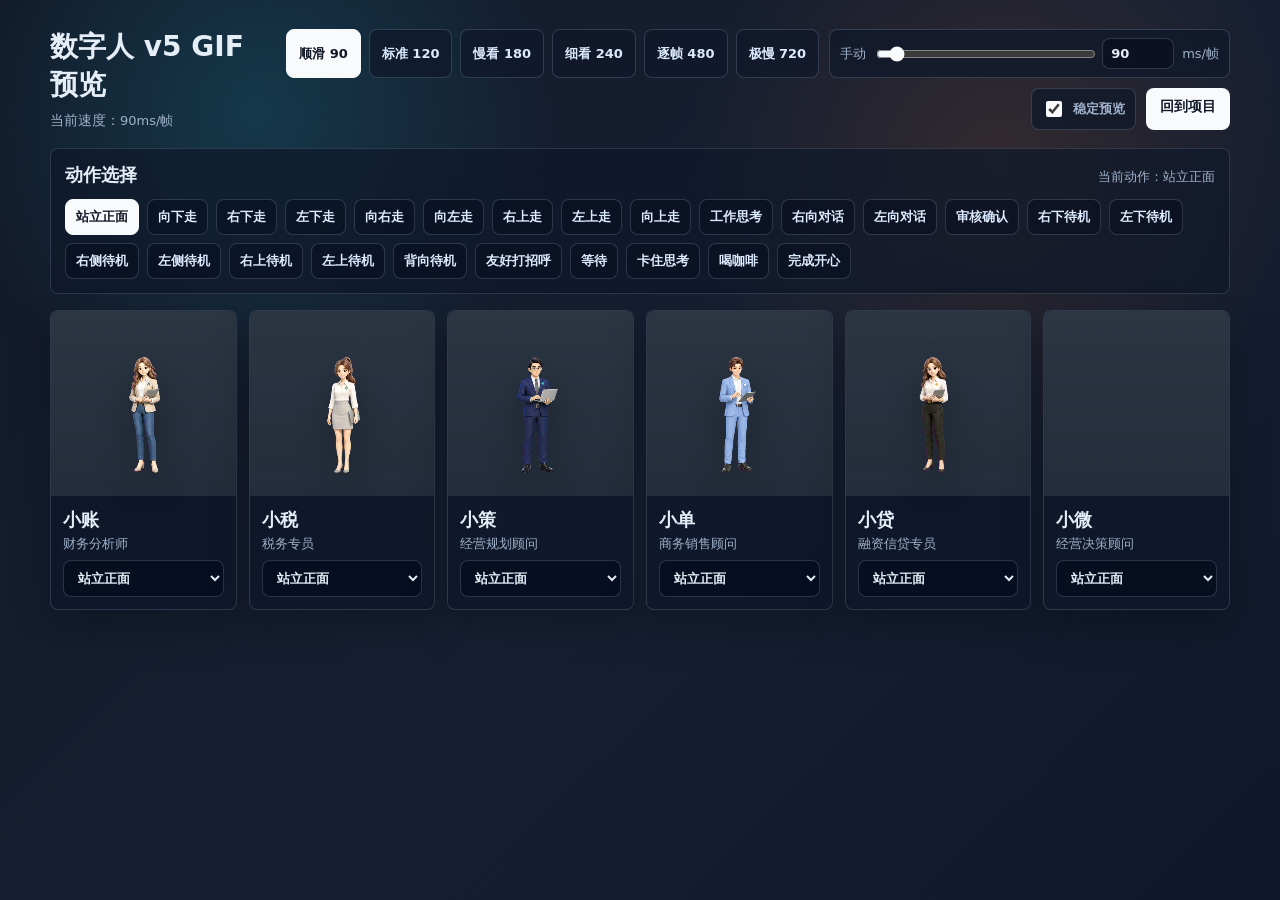
==== gif-preview.html @ baa6e053 "publish latest 5180 preview" ====
<!doctype html>
<html lang="zh-CN">
  <head>
    <meta charset="UTF-8" />
    <meta name="viewport" content="width=device-width, initial-scale=1.0" />
    <title>数字人 v5 GIF 预览</title>
    <style>
      * {
        box-sizing: border-box;
      }

      body {
        margin: 0;
        min-height: 100vh;
        color: #e5edf7;
        font-family:
          Inter,
          "PingFang SC",
          "Microsoft YaHei",
          system-ui,
          sans-serif;
        background:
          radial-gradient(circle at 20% 12%, rgba(34, 211, 238, 0.16), transparent 24%),
          radial-gradient(circle at 78% 18%, rgba(249, 115, 22, 0.12), transparent 25%),
          linear-gradient(135deg, #111827, #172033 52%, #0f172a);
      }

      main {
        width: min(1180px, calc(100vw - 40px));
        margin: 0 auto;
        padding: 28px 0;
      }

      header {
        display: flex;
        align-items: end;
        justify-content: space-between;
        gap: 18px;
        margin-bottom: 18px;
      }

      h1,
      p {
        margin: 0;
      }

      h1 {
        font-size: 28px;
        letter-spacing: 0;
      }

      header p {
        margin-top: 8px;
        color: #9fb1c9;
        font-size: 14px;
      }

      a {
        flex: 0 0 auto;
        color: #111827;
        text-decoration: none;
        font-size: 14px;
        font-weight: 800;
        padding: 10px 14px;
        border-radius: 8px;
        background: #f8fafc;
      }

      .actions {
        display: flex;
        flex-wrap: wrap;
        justify-content: flex-end;
        gap: 10px;
      }

      .speed-controls {
        display: flex;
        flex-wrap: wrap;
        justify-content: flex-end;
        gap: 8px;
      }

      .speed-button {
        color: #dbeafe;
        font: inherit;
        font-size: 13px;
        font-weight: 800;
        padding: 10px 12px;
        border: 1px solid rgba(148, 163, 184, 0.26);
        border-radius: 8px;
        background: rgba(15, 23, 42, 0.7);
        cursor: pointer;
      }

      .speed-button.is-active {
        color: #111827;
        border-color: #f8fafc;
        background: #f8fafc;
      }

      .motion-panel {
        display: grid;
        gap: 12px;
        margin-bottom: 16px;
        padding: 14px;
        border: 1px solid rgba(148, 163, 184, 0.22);
        border-radius: 8px;
        background: rgba(15, 23, 42, 0.66);
      }

      .motion-heading {
        display: flex;
        align-items: baseline;
        justify-content: space-between;
        gap: 12px;
      }

      .motion-buttons {
        display: flex;
        flex-wrap: wrap;
        gap: 8px;
      }

      .motion-button {
        color: #dbeafe;
        font: inherit;
        font-size: 13px;
        font-weight: 800;
        padding: 8px 10px;
        border: 1px solid rgba(148, 163, 184, 0.26);
        border-radius: 8px;
        background: rgba(2, 6, 23, 0.36);
        cursor: pointer;
      }

      .motion-button.is-active {
        color: #111827;
        border-color: #f8fafc;
        background: #f8fafc;
      }

      .grid {
        display: grid;
        grid-template-columns: repeat(auto-fit, minmax(180px, 1fr));
        gap: 12px;
      }

      .card {
        overflow: hidden;
        border: 1px solid rgba(148, 163, 184, 0.24);
        border-radius: 8px;
        background: rgba(15, 23, 42, 0.72);
        box-shadow: 0 18px 42px rgba(0, 0, 0, 0.24);
      }

      .stage {
        display: grid;
        place-items: center;
        aspect-ratio: 1;
        padding: 10px;
        background:
          linear-gradient(180deg, rgba(255, 255, 255, 0.06), rgba(255, 255, 255, 0.02)),
          #1f2937;
      }

      canvas {
        width: 100%;
        height: 100%;
        filter: drop-shadow(0 14px 16px rgba(0, 0, 0, 0.28));
      }

      .custom-speed {
        display: grid;
        grid-template-columns: auto minmax(150px, 220px) 72px auto;
        align-items: center;
        gap: 8px;
        padding: 8px 10px;
        border: 1px solid rgba(148, 163, 184, 0.26);
        border-radius: 8px;
        background: rgba(15, 23, 42, 0.7);
      }

      .custom-speed input[type="range"] {
        width: 100%;
        accent-color: #f8fafc;
      }

      .custom-speed input[type="number"] {
        width: 72px;
        color: #e5edf7;
        font: inherit;
        font-size: 13px;
        font-weight: 800;
        padding: 7px 8px;
        border: 1px solid rgba(148, 163, 184, 0.28);
        border-radius: 8px;
        background: rgba(2, 6, 23, 0.42);
      }

      .smooth-toggle {
        display: inline-flex;
        align-items: center;
        gap: 8px;
        color: #dbeafe;
        font-size: 13px;
        font-weight: 800;
        padding: 9px 10px;
        border: 1px solid rgba(148, 163, 184, 0.26);
        border-radius: 8px;
        background: rgba(15, 23, 42, 0.7);
      }

      .smooth-toggle input {
        width: 16px;
        height: 16px;
        accent-color: #f8fafc;
      }

      .meta {
        display: grid;
        gap: 8px;
        padding: 12px;
      }

      strong {
        font-size: 18px;
      }

      span {
        color: #9fb1c9;
        font-size: 13px;
        line-height: 1.35;
      }

      .card-title {
        display: grid;
        gap: 3px;
      }

      .action-select {
        width: 100%;
        min-width: 0;
        color: #e5edf7;
        font: inherit;
        font-size: 13px;
        font-weight: 800;
        padding: 9px 10px;
        border: 1px solid rgba(148, 163, 184, 0.26);
        border-radius: 8px;
        background: rgba(2, 6, 23, 0.48);
      }

      @media (max-width: 980px) {
        .grid {
          grid-template-columns: repeat(2, minmax(0, 1fr));
        }
      }

      @media (max-width: 560px) {
        main {
          width: min(100vw - 24px, 420px);
          padding: 18px 0;
        }

        header {
          display: grid;
          align-items: start;
        }

        .grid {
          grid-template-columns: 1fr;
        }
      }
    </style>
  </head>
  <body>
    <main>
      <header>
        <div>
          <h1>数字人 v5 GIF 预览</h1>
          <p>当前速度：<span id="current-speed">90ms/帧</span></p>
        </div>
        <div class="actions">
          <div class="speed-controls" aria-label="速度选择">
            <button class="speed-button is-active" type="button" data-duration="90">顺滑 90</button>
            <button class="speed-button" type="button" data-duration="120">标准 120</button>
            <button class="speed-button" type="button" data-duration="180">慢看 180</button>
            <button class="speed-button" type="button" data-duration="240">细看 240</button>
            <button class="speed-button" type="button" data-duration="480">逐帧 480</button>
            <button class="speed-button" type="button" data-duration="720">极慢 720</button>
          </div>
          <label class="custom-speed">
            <span>手动</span>
            <input id="speed-range" type="range" min="30" max="1000" step="10" value="90" />
            <input id="speed-number" type="number" min="30" max="1000" step="10" value="90" />
            <span>ms/帧</span>
          </label>
          <label class="smooth-toggle">
            <input id="smooth-toggle" type="checkbox" checked />
            <span>稳定预览</span>
          </label>
          <a href="/">回到项目</a>
        </div>
      </header>
      <section class="motion-panel" aria-label="动作选择">
        <div class="motion-heading">
          <strong>动作选择</strong>
          <span>当前动作：<span id="current-action">站立正面</span></span>
        </div>
        <div id="action-buttons" class="motion-buttons"></div>
      </section>
      <section class="grid" aria-label="数字人 GIF 预览">
        <article class="card">
          <div class="stage">
            <canvas data-agent="agent-orchestrator" width="384" height="384" aria-label="小账动作预览"></canvas>
          </div>
          <div class="meta">
            <div class="card-title">
              <strong>小账</strong>
              <span>财务分析师</span>
            </div>
            <select class="action-select" data-agent-control="agent-orchestrator" aria-label="小账动作选择"></select>
          </div>
        </article>
        <article class="card">
          <div class="stage">
            <canvas data-agent="agent-researcher" width="384" height="384" aria-label="小税动作预览"></canvas>
          </div>
          <div class="meta">
            <div class="card-title">
              <strong>小税</strong>
              <span>税务专员</span>
            </div>
            <select class="action-select" data-agent-control="agent-researcher" aria-label="小税动作选择"></select>
          </div>
        </article>
        <article class="card">
          <div class="stage">
            <canvas data-agent="agent-tool" width="384" height="384" aria-label="小策动作预览"></canvas>
          </div>
          <div class="meta">
            <div class="card-title">
              <strong>小策</strong>
              <span>经营规划顾问</span>
            </div>
            <select class="action-select" data-agent-control="agent-tool" aria-label="小策动作选择"></select>
          </div>
        </article>
        <article class="card">
          <div class="stage">
            <canvas data-agent="agent-writer" width="384" height="384" aria-label="小单动作预览"></canvas>
          </div>
          <div class="meta">
            <div class="card-title">
              <strong>小单</strong>
              <span>商务销售顾问</span>
            </div>
            <select class="action-select" data-agent-control="agent-writer" aria-label="小单动作选择"></select>
          </div>
        </article>
        <article class="card">
          <div class="stage">
            <canvas data-agent="agent-reviewer" width="384" height="384" aria-label="小贷动作预览"></canvas>
          </div>
          <div class="meta">
            <div class="card-title">
              <strong>小贷</strong>
              <span>融资信贷专员</span>
            </div>
            <select class="action-select" data-agent-control="agent-reviewer" aria-label="小贷动作选择"></select>
          </div>
        </article>
        <article class="card">
          <div class="stage">
            <canvas data-agent="agent-xiaowei" width="384" height="384" aria-label="小微动作预览"></canvas>
          </div>
          <div class="meta">
            <div class="card-title">
              <strong>小微</strong>
              <span>经营决策顾问</span>
            </div>
            <select class="action-select" data-agent-control="agent-xiaowei" aria-label="小微动作选择"></select>
          </div>
        </article>
      </section>
    </main>
    <script>
      const currentSpeed = document.querySelector("#current-speed");
      const currentAction = document.querySelector("#current-action");
      const actionButtons = document.querySelector("#action-buttons");
      const buttons = Array.from(document.querySelectorAll(".speed-button"));
      const speedRange = document.querySelector("#speed-range");
      const speedNumber = document.querySelector("#speed-number");
      const smoothToggle = document.querySelector("#smooth-toggle");
      const canvases = Array.from(document.querySelectorAll("canvas[data-agent]"));
      const actionSelects = Array.from(document.querySelectorAll(".action-select"));
      const frameSize = 384;
      const actionOptions = [
        { key: "stand", label: "站立正面", row: 0 },
        { key: "walk-down", label: "向下走", row: 1 },
        { key: "walk-down-right", label: "右下走", row: 2 },
        { key: "walk-down-left", label: "左下走", row: 2, flip: true },
        { key: "walk-right", label: "向右走", row: 3 },
        { key: "walk-left", label: "向左走", row: 3, flip: true },
        { key: "walk-up-right", label: "右上走", row: 4 },
        { key: "walk-up-left", label: "左上走", row: 4, flip: true },
        { key: "walk-up", label: "向上走", row: 5 },
        { key: "work", label: "工作思考", row: 6 },
        { key: "talk-right", label: "右向对话", row: 7 },
        { key: "talk-left", label: "左向对话", row: 7, flip: true },
        { key: "review", label: "审核确认", row: 8 },
        { key: "idle-down-right", label: "右下待机", row: 9 },
        { key: "idle-down-left", label: "左下待机", row: 9, flip: true },
        { key: "idle-right", label: "右侧待机", row: 10 },
        { key: "idle-left", label: "左侧待机", row: 10, flip: true },
        { key: "idle-up-right", label: "右上待机", row: 11 },
        { key: "idle-up-left", label: "左上待机", row: 11, flip: true },
        { key: "idle-up", label: "背向待机", row: 12 },
        { key: "greeting", label: "友好打招呼", row: 13 },
        { key: "waiting", label: "等待", row: 14 },
        { key: "blocked", label: "卡住思考", row: 15 },
        { key: "coffee", label: "喝咖啡", row: 16 },
        { key: "done", label: "完成开心", row: 17 },
      ];
      const actionMap = new Map(actionOptions.map((option) => [option.key, option]));
      const sheetVersionByAgent = new Map([["agent-xiaowei", "v6-clean"]]);
      const sheets = new Map();
      let duration = 90;
      let selectedActionKey = "stand";
      let smoothEnabled = true;
      let frameIndex = 0;
      let lastTick = performance.now();

      function assetUrl(path) {
        const normalized = path.replace(/^\/+/, "");
        return location.protocol === "file:" ? normalized : `/${normalized}`;
      }

      function clampDuration(value) {
        const numeric = Number(value);
        if (!Number.isFinite(numeric)) {
          return 90;
        }
        return Math.max(30, Math.min(1000, Math.round(numeric / 10) * 10));
      }

      function replaceAddress() {
        const params = new URLSearchParams();
        params.set("duration", String(duration));
        params.set("action", selectedActionKey);
        params.set("smooth", smoothEnabled ? "1" : "0");
        history.replaceState(null, "", `?${params.toString()}`);
      }

      function setDuration(value, updateAddress = true) {
        duration = clampDuration(value);
        buttons.forEach((button) => {
          const active = Number(button.dataset.duration) === duration;
          button.classList.toggle("is-active", active);
          button.setAttribute("aria-pressed", String(active));
        });
        currentSpeed.textContent = `${duration}ms/帧`;
        speedRange.value = String(duration);
        speedNumber.value = String(duration);
        if (updateAddress) {
          replaceAddress();
        }
      }

      function getAction(key) {
        return actionMap.get(key) ?? actionMap.get("stand");
      }

      function setCanvasAction(canvas, key) {
        const action = getAction(key);
        canvas.dataset.action = action.key;
        const select = document.querySelector(`[data-agent-control="${canvas.dataset.agent}"]`);
        if (select) {
          select.value = action.key;
        }
        drawCanvas(canvas);
      }

      function setGlobalAction(key, updateAddress = true) {
        const action = getAction(key);
        selectedActionKey = action.key;
        currentAction.textContent = action.label;
        document.querySelectorAll(".motion-button").forEach((button) => {
          const active = button.dataset.action === action.key;
          button.classList.toggle("is-active", active);
          button.setAttribute("aria-pressed", String(active));
        });
        canvases.forEach((canvas) => setCanvasAction(canvas, action.key));
        frameIndex = 0;
        lastTick = performance.now();
        if (updateAddress) {
          replaceAddress();
        }
      }

      function setSmoothEnabled(value, updateAddress = true) {
        smoothEnabled = Boolean(value);
        smoothToggle.checked = smoothEnabled;
        canvases.forEach((canvas) => drawCanvas(canvas));
        if (updateAddress) {
          replaceAddress();
        }
      }

      function drawSheetFrame(context, image, action, sourceCol, alpha) {
        context.save();
        context.globalAlpha = alpha;
        if (action.flip) {
          context.translate(frameSize, 0);
          context.scale(-1, 1);
        }
        context.drawImage(
          image,
          sourceCol * frameSize,
          action.row * frameSize,
          frameSize,
          frameSize,
          0,
          0,
          frameSize,
          frameSize
        );
        context.restore();
      }

      function drawCanvas(canvas, progress = 0) {
        const image = sheets.get(canvas.dataset.agent);
        if (!image || !image.complete) {
          return;
        }
        const context = canvas.getContext("2d");
        const action = getAction(canvas.dataset.action);
        const sourceCol = frameIndex % 8;
        context.clearRect(0, 0, frameSize, frameSize);
        context.imageSmoothingEnabled = true;
        context.imageSmoothingQuality = "high";
        drawSheetFrame(context, image, action, sourceCol, 1);
      }

      function tick(now) {
        while (now - lastTick >= duration) {
          frameIndex = (frameIndex + 1) % 8;
          lastTick += duration;
        }
        const progress = Math.max(0, Math.min(1, (now - lastTick) / duration));
        canvases.forEach((canvas) => drawCanvas(canvas, progress));
        requestAnimationFrame(tick);
      }

      actionOptions.forEach((action) => {
        const button = document.createElement("button");
        button.className = "motion-button";
        button.type = "button";
        button.dataset.action = action.key;
        button.textContent = action.label;
        button.addEventListener("click", () => setGlobalAction(action.key));
        actionButtons.append(button);
      });

      actionSelects.forEach((select) => {
        actionOptions.forEach((action) => {
          const option = document.createElement("option");
          option.value = action.key;
          option.textContent = action.label;
          select.append(option);
        });
        select.addEventListener("change", () => {
          const canvas = document.querySelector(`canvas[data-agent="${select.dataset.agentControl}"]`);
          if (canvas) {
            setCanvasAction(canvas, select.value);
          }
        });
      });

      canvases.forEach((canvas) => {
        canvas.dataset.action = selectedActionKey;
        const image = new Image();
        image.onload = () => drawCanvas(canvas);
        const sheetVersion = sheetVersionByAgent.get(canvas.dataset.agent) ?? "v5";
        image.src = assetUrl(`assets/ai-generated/agents/animations/${canvas.dataset.agent}-sheet-${sheetVersion}-full.png`);
        sheets.set(canvas.dataset.agent, image);
      });

      const searchParams = new URLSearchParams(location.search);
      const durationFromQuery = searchParams.get("duration") ?? searchParams.get("speed");
      const actionFromQuery = searchParams.get("action");
      const smoothFromQuery = searchParams.get("smooth");
      const legacySpeedMap = { normal: 90, smoother: 90, standard: 120, slower: 180, slow: 240, "very-slow": 720 };
      setDuration(legacySpeedMap[durationFromQuery] ?? durationFromQuery ?? 90, false);
      setSmoothEnabled(smoothFromQuery !== "0", false);
      setGlobalAction(actionMap.has(actionFromQuery) ? actionFromQuery : "stand", false);
      replaceAddress();
      buttons.forEach((button) => button.addEventListener("click", () => setDuration(button.dataset.duration)));
      smoothToggle.addEventListener("change", () => setSmoothEnabled(smoothToggle.checked));
      speedRange.addEventListener("input", () => setDuration(speedRange.value));
      speedNumber.addEventListener("change", () => setDuration(speedNumber.value));
      speedNumber.addEventListener("input", () => {
        if (speedNumber.value === "") {
          return;
        }
        const nextDuration = clampDuration(speedNumber.value);
        currentSpeed.textContent = `${nextDuration}ms/帧`;
        if (Number(speedNumber.value) >= 30 && Number(speedNumber.value) <= 1000) {
          setDuration(speedNumber.value);
        }
      });
      requestAnimationFrame(tick);
    </script>
  </body>
</html>
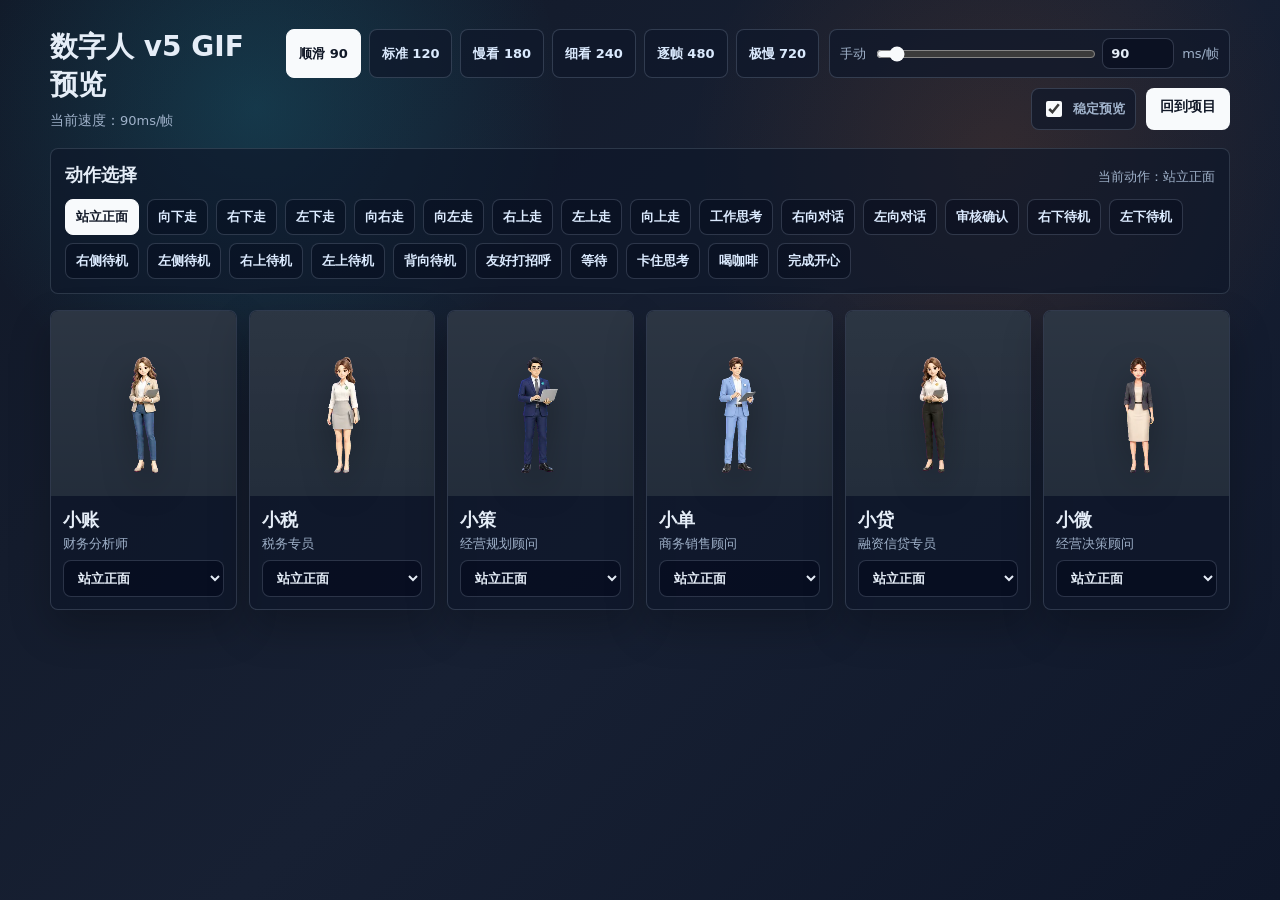
==== commit 12a049b2: "Publish optimized 5180 preview Source: ai-collaboration-plaza@9618a2e818694884f31d1db298c6d7b686bd63" ====
--- a/gif-preview.html
+++ b/gif-preview.html
@@ -423,7 +423,7 @@
         { key: "done", label: "完成开心", row: 17 },
       ];
       const actionMap = new Map(actionOptions.map((option) => [option.key, option]));
-      const sheetVersionByAgent = new Map([["agent-xiaowei", "v6-clean"]]);
+      const sheetVersionByAgent = new Map([["agent-xiaowei", "v6"]]);
       const sheets = new Map();
       let duration = 90;
       let selectedActionKey = "stand";
@@ -582,7 +582,7 @@
         const image = new Image();
         image.onload = () => drawCanvas(canvas);
         const sheetVersion = sheetVersionByAgent.get(canvas.dataset.agent) ?? "v5";
-        image.src = assetUrl(`assets/ai-generated/agents/animations/${canvas.dataset.agent}-sheet-${sheetVersion}-full.png`);
+        image.src = assetUrl(`assets/ai-generated/agents/animations/${canvas.dataset.agent}-sheet-${sheetVersion}-full.webp`);
         sheets.set(canvas.dataset.agent, image);
       });
 
